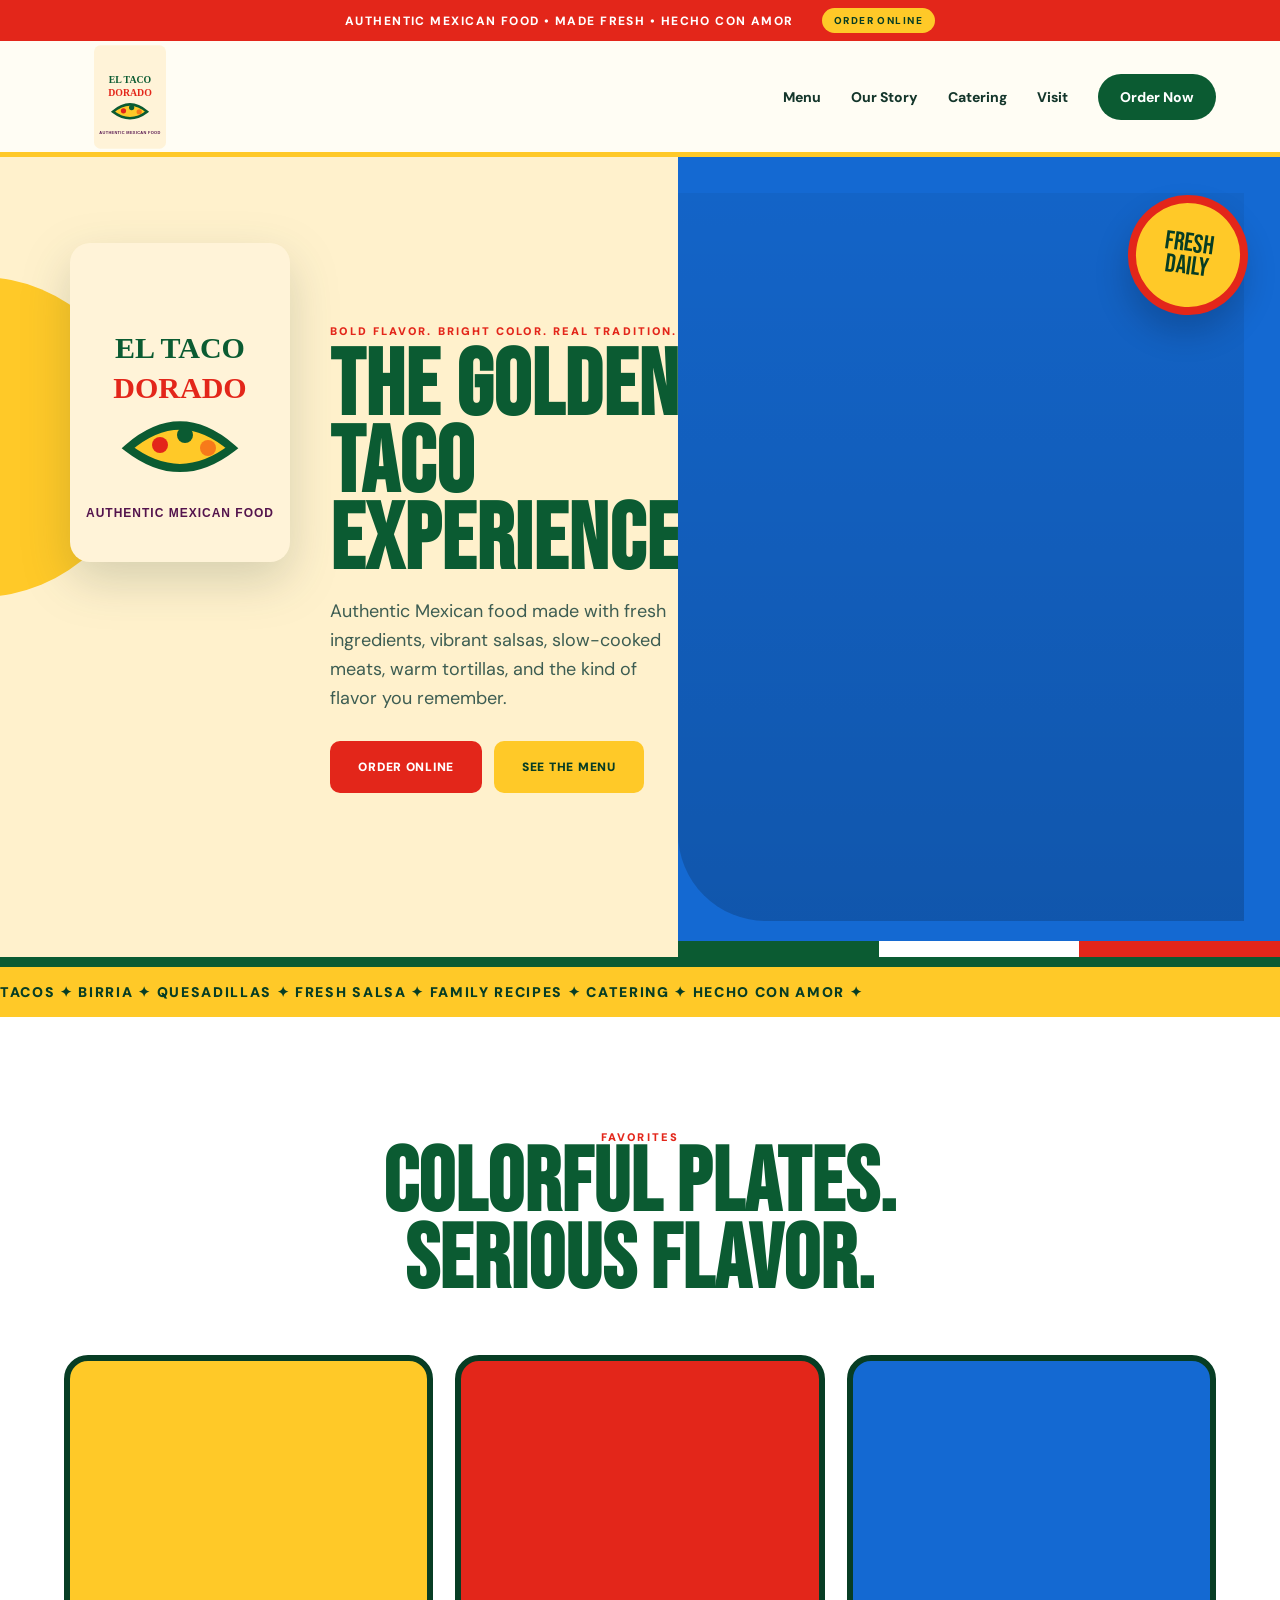
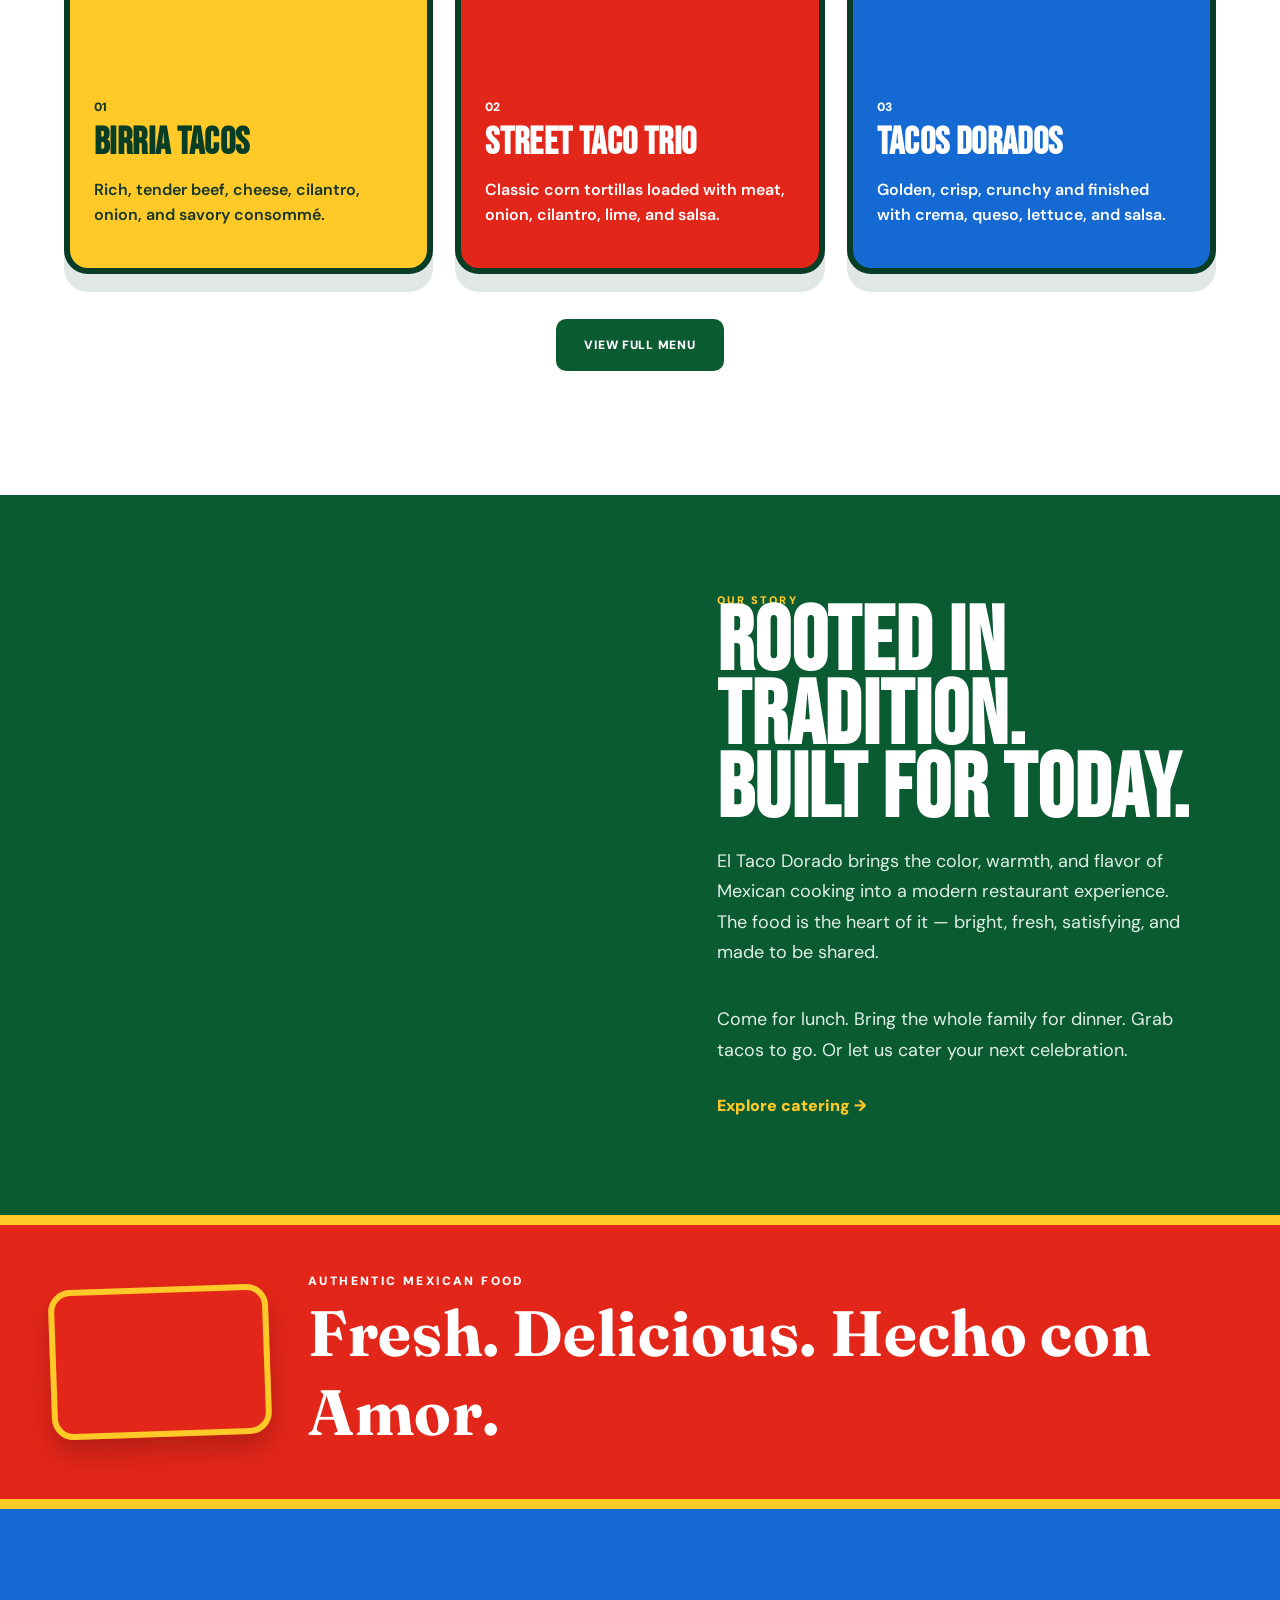
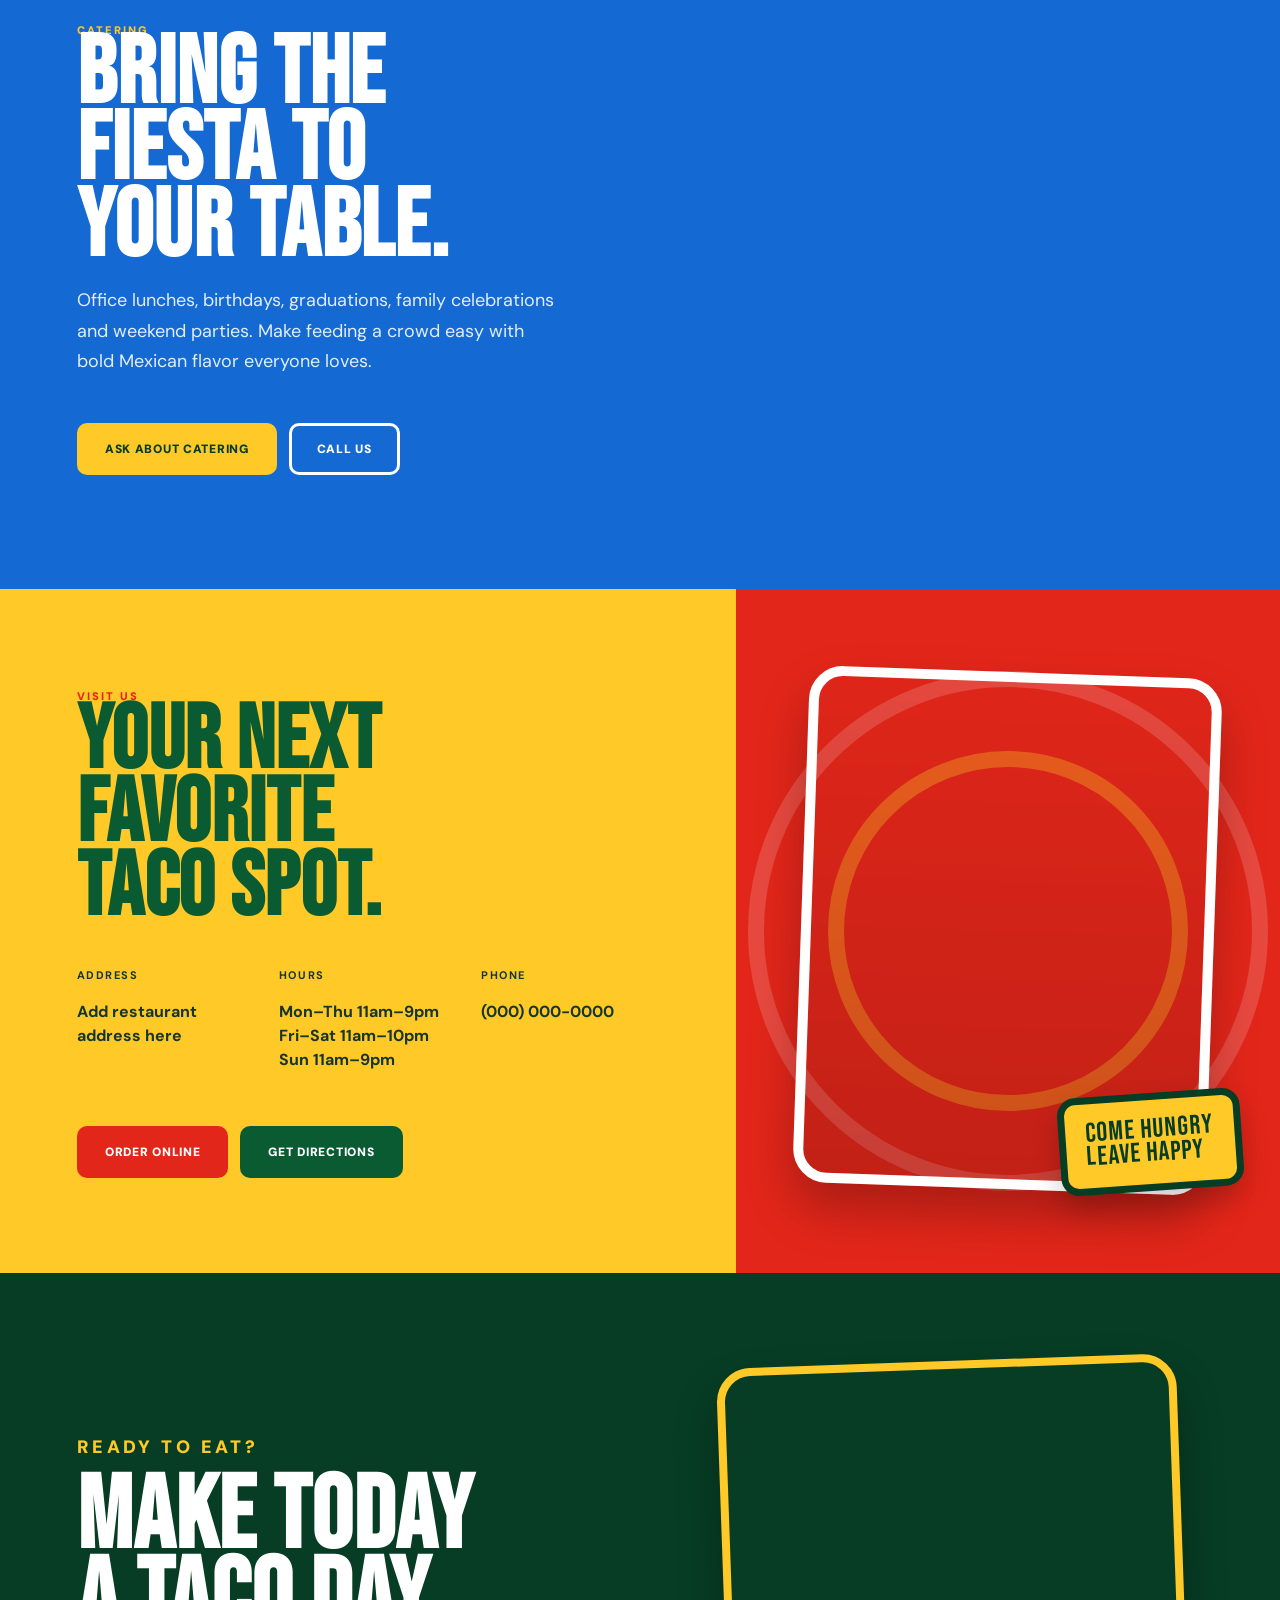
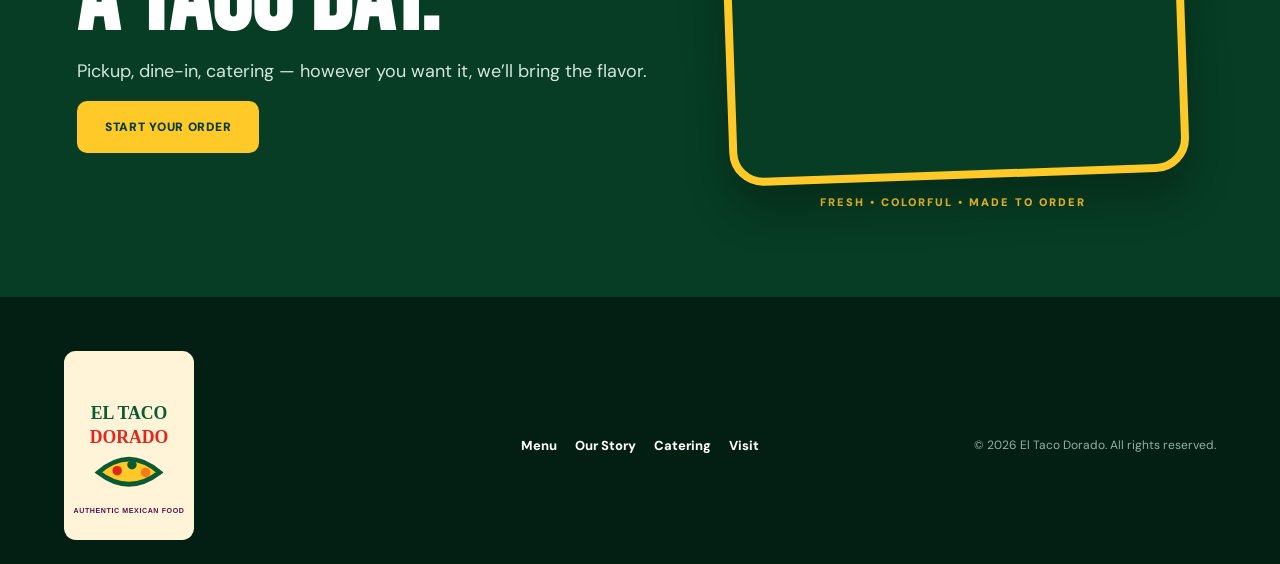
==== concept-2/index.html @ ced77dc2 "Publish all three El Taco Dorado concepts and block search crawlers" ====
<!doctype html>
<html lang="en">
<head>
  <meta name="robots" content="noindex, nofollow, noarchive, nosnippet, noimageindex">
  <meta charset="utf-8">
  <meta name="viewport" content="width=device-width, initial-scale=1">
  <meta name="theme-color" content="#0B5B32">
  <title>El Taco Dorado | Authentic Mexican Food</title>
  <meta name="description" content="El Taco Dorado — authentic Mexican food with bold color, fresh flavor and unforgettable tacos.">
  <link rel="preconnect" href="https://fonts.googleapis.com">
  <link rel="preconnect" href="https://fonts.gstatic.com" crossorigin>
  <link href="https://fonts.googleapis.com/css2?family=Bebas+Neue&family=DM+Sans:wght@400;500;600;700;800&family=Fraunces:opsz,wght@9..144,700;9..144,800&display=swap" rel="stylesheet">
  <link rel="stylesheet" href="styles.css">
</head>
<body>
  <div class="topbar">
    <span>AUTHENTIC MEXICAN FOOD • MADE FRESH • HECHO CON AMOR</span>
    <a href="#order">ORDER ONLINE</a>
  </div>

  <header class="header">
    <a class="logo-lockup" href="#top">
      <img src="../assets/el-taco-dorado-logo.svg" alt="El Taco Dorado">
    </a>
    <button class="menu-btn" aria-controls="nav" aria-expanded="false">MENU</button>
    <nav id="nav">
      <a href="#favorites">Menu</a>
      <a href="#story">Our Story</a>
      <a href="#catering">Catering</a>
      <a href="#visit">Visit</a>
      <a class="order-pill" href="#order">Order Now</a>
    </nav>
  </header>

  <main id="top">
    <section class="hero">
      <div class="hero-left">
        <div class="burst burst-one"></div>
        <div class="hero-logo-wrap reveal">
          <img src="../assets/el-taco-dorado-logo.svg" alt="El Taco Dorado">
        </div>
        <div class="hero-copy reveal">
          <p class="kicker">Bold flavor. Bright color. Real tradition.</p>
          <h1>THE GOLDEN<br>TACO EXPERIENCE</h1>
          <p>Authentic Mexican food made with fresh ingredients, vibrant salsas, slow-cooked meats, warm tortillas, and the kind of flavor you remember.</p>
          <div class="actions">
            <a class="btn red" href="#order">Order Online</a>
            <a class="btn yellow" href="#favorites">See the Menu</a>
          </div>
        </div>
      </div>
      <div class="hero-right reveal">
        <div class="hero-photo"></div>
        <div class="stamp">FRESH<br>DAILY</div>
        <div class="flag-stripe stripe-green"></div>
        <div class="flag-stripe stripe-white"></div>
        <div class="flag-stripe stripe-red"></div>
      </div>
    </section>

    <section class="ticker">
      <div>TACOS ✦ BIRRIA ✦ QUESADILLAS ✦ FRESH SALSA ✦ FAMILY RECIPES ✦ CATERING ✦ HECHO CON AMOR ✦ </div>
    </section>

    <section class="favorites" id="favorites">
      <div class="section-head reveal">
        <span class="mini-label">FAVORITES</span>
        <h2>Colorful plates.<br>Serious flavor.</h2>
      </div>
      <div class="cards">
        <article class="food-card yellow-card reveal">
          <div class="food-img birria"></div>
          <div class="food-copy">
            <span>01</span>
            <h3>Birria Tacos</h3>
            <p>Rich, tender beef, cheese, cilantro, onion, and savory consommé.</p>
          </div>
        </article>
        <article class="food-card red-card reveal">
          <div class="food-img street"></div>
          <div class="food-copy">
            <span>02</span>
            <h3>Street Taco Trio</h3>
            <p>Classic corn tortillas loaded with meat, onion, cilantro, lime, and salsa.</p>
          </div>
        </article>
        <article class="food-card blue-card reveal">
          <div class="food-img dorado"></div>
          <div class="food-copy">
            <span>03</span>
            <h3>Tacos Dorados</h3>
            <p>Golden, crisp, crunchy and finished with crema, queso, lettuce, and salsa.</p>
          </div>
        </article>
      </div>
      <div class="center reveal"><a href="#order" class="btn green">View Full Menu</a></div>
    </section>

    <section class="story" id="story">
      <div class="story-image reveal"></div>
      <div class="story-copy reveal">
        <span class="mini-label dark">OUR STORY</span>
        <h2>ROOTED IN<br>TRADITION.<br>BUILT FOR TODAY.</h2>
        <p>El Taco Dorado brings the color, warmth, and flavor of Mexican cooking into a modern restaurant experience. The food is the heart of it — bright, fresh, satisfying, and made to be shared.</p>
        <p>Come for lunch. Bring the whole family for dinner. Grab tacos to go. Or let us cater your next celebration.</p>
        <a href="#catering" class="text-link">Explore catering →</a>
      </div>
    </section>

    <section class="logo-band">
      <div class="logo-band-inner reveal">
        <div class="logo-band-photo" role="img" aria-label="Fresh colorful Mexican food"></div>
        <div>
          <p>AUTHENTIC MEXICAN FOOD</p>
          <h2>Fresh. Delicious. Hecho con Amor.</h2>
        </div>
      </div>
    </section>

    <section class="catering" id="catering">
      <div class="catering-copy reveal">
        <span class="mini-label">CATERING</span>
        <h2>BRING THE<br>FIESTA TO<br>YOUR TABLE.</h2>
        <p>Office lunches, birthdays, graduations, family celebrations and weekend parties. Make feeding a crowd easy with bold Mexican flavor everyone loves.</p>
        <div class="actions">
          <a class="btn yellow" href="mailto:hello@eltacodorado.com?subject=Catering Inquiry">Ask About Catering</a>
          <a class="btn outline" href="tel:+10000000000">Call Us</a>
        </div>
      </div>
      <div class="catering-image reveal"></div>
    </section>

    <section class="visit" id="visit">
      <div class="visit-panel reveal">
        <span class="mini-label dark">VISIT US</span>
        <h2>YOUR NEXT<br>FAVORITE<br>TACO SPOT.</h2>
        <div class="details">
          <div><strong>ADDRESS</strong><p>Add restaurant address here</p></div>
          <div><strong>HOURS</strong><p>Mon–Thu 11am–9pm<br>Fri–Sat 11am–10pm<br>Sun 11am–9pm</p></div>
          <div><strong>PHONE</strong><p>(000) 000-0000</p></div>
        </div>
        <div class="actions">
          <a class="btn red" href="#order">Order Online</a>
          <a class="btn green" href="#">Get Directions</a>
        </div>
      </div>
      <div class="visit-art reveal">
        <div class="circle c1"></div>
        <div class="circle c2"></div>
        <div class="visit-photo" role="img" aria-label="Colorful Mexican restaurant dining atmosphere"></div>
        <div class="visit-badge">COME HUNGRY<br>LEAVE HAPPY</div>
      </div>
    </section>

    <section class="order" id="order">
      <div class="order-left reveal">
        <p class="mini-label">READY TO EAT?</p>
        <h2>MAKE TODAY<br>A TACO DAY.</h2>
        <p>Pickup, dine-in, catering — however you want it, we’ll bring the flavor.</p>
        <a class="btn yellow" href="#">Start Your Order</a>
      </div>
      <div class="order-showcase reveal">
        <div class="order-food-photo" role="img" aria-label="Fresh tacos ready to order"></div>
        <div class="order-food-note">FRESH • COLORFUL • MADE TO ORDER</div>
      </div>
    </section>
  </main>

  <footer>
    <img src="../assets/el-taco-dorado-logo.svg" alt="El Taco Dorado">
    <div class="foot-links"><a href="#favorites">Menu</a><a href="#story">Our Story</a><a href="#catering">Catering</a><a href="#visit">Visit</a></div>
    <p>© <span id="year"></span> El Taco Dorado. All rights reserved.</p>
  </footer>

  <script src="script.js"></script>
</body>
</html>
---- concept-2/styles.css ----
:root{
  --green:#0B5B32;
  --green-dark:#073d24;
  --red:#E3261A;
  --yellow:#FFC928;
  --blue:#1469D2;
  --orange:#F77A1A;
  --cream:#FFF1CC;
  --white:#FFFDF4;
  --ink:#14362B;
}
*{box-sizing:border-box}
html{scroll-behavior:smooth}
body{margin:0;background:var(--white);color:var(--ink);font-family:"DM Sans",sans-serif;overflow-x:hidden}
a{text-decoration:none;color:inherit}
img{max-width:100%;display:block}
.topbar{
  background:var(--red);color:#fff;display:flex;align-items:center;justify-content:center;gap:28px;
  min-height:40px;padding:8px 20px;font-size:12px;font-weight:800;letter-spacing:.12em
}
.topbar a{background:var(--yellow);color:var(--green-dark);padding:6px 12px;border-radius:99px;font-size:10px}
.header{
  min-height:116px;display:flex;align-items:center;justify-content:space-between;padding:0 clamp(20px,5vw,74px);
  background:rgba(255,253,244,.96);position:sticky;top:0;z-index:30;border-bottom:5px solid var(--yellow)
}
.logo-lockup img{width:132px;max-height:104px;object-fit:contain}
nav{display:flex;align-items:center;gap:30px;font-weight:800;font-size:14px}
.order-pill{background:var(--green);color:white;padding:14px 22px;border-radius:99px}
.menu-btn{display:none;background:var(--green);color:#fff;border:0;padding:10px 14px;border-radius:99px;font-weight:800}
.hero{
  min-height:800px;display:grid;grid-template-columns:1.06fr .94fr;background:var(--cream);
  border-bottom:10px solid var(--green)
}
.hero-left{padding:58px clamp(22px,5.5vw,84px) 66px;position:relative;display:grid;grid-template-columns:220px 1fr;gap:40px;align-items:center;overflow:hidden}
.hero-logo-wrap{align-self:start;padding-top:28px;position:relative;z-index:2}
.hero-logo-wrap img{width:220px;filter:drop-shadow(0 18px 24px rgba(20,54,43,.18))}
.hero-copy{position:relative;z-index:2}
.kicker,.mini-label{font-size:11px;letter-spacing:.19em;font-weight:900;text-transform:uppercase;color:var(--red)}
h1,h2,h3{margin:0;font-family:"Bebas Neue",sans-serif;letter-spacing:.01em}
h1{font-size:clamp(72px,7.3vw,126px);line-height:.82;color:var(--green)}
.hero-copy p:not(.kicker){font-size:18px;line-height:1.6;max-width:620px;color:#3d5d52}
.actions{display:flex;gap:12px;flex-wrap:wrap;margin-top:28px}
.btn{display:inline-flex;align-items:center;justify-content:center;min-height:52px;padding:0 25px;border-radius:10px;font-weight:900;text-transform:uppercase;letter-spacing:.06em;font-size:12px;border:3px solid transparent;transition:.2s}
.btn:hover{transform:translateY(-3px)}
.red{background:var(--red);color:#fff}.yellow{background:var(--yellow);color:var(--green-dark)}.green{background:var(--green);color:#fff}.outline{border-color:white;color:white}
.burst-one{position:absolute;width:320px;height:320px;background:var(--yellow);border-radius:50%;left:-180px;top:120px}
.hero-right{position:relative;min-height:800px;background:var(--blue);overflow:hidden}
.hero-photo{position:absolute;inset:36px 36px 36px 0;background:
linear-gradient(180deg,rgba(0,0,0,.05),rgba(0,0,0,.18)),
url("https://images.unsplash.com/photo-1551504734-5ee1c4a1479b?auto=format&fit=crop&w=1200&q=90") center/cover;
border-radius:0 0 0 88px}
.stamp{position:absolute;right:32px;top:38px;width:120px;height:120px;border-radius:50%;background:var(--yellow);color:var(--green-dark);display:flex;align-items:center;justify-content:center;text-align:center;font-family:"Bebas Neue";font-size:26px;line-height:.9;border:8px solid var(--red);transform:rotate(8deg);box-shadow:0 18px 32px rgba(0,0,0,.18)}
.flag-stripe{position:absolute;bottom:0;width:33.333%;height:16px}.stripe-green{left:0;background:var(--green)}.stripe-white{left:33.333%;background:#fff}.stripe-red{right:0;background:var(--red)}
.ticker{background:var(--yellow);overflow:hidden;padding:16px 0;color:var(--green-dark);font-size:14px;font-weight:900;letter-spacing:.12em;white-space:nowrap}
.ticker div{display:inline-block;animation:scroll 22s linear infinite}@keyframes scroll{to{transform:translateX(-40%)}}
.favorites{padding:108px clamp(22px,5vw,76px) 124px;background:#fff}
.section-head{text-align:center;max-width:900px;margin:0 auto 55px}
.section-head h2{font-size:clamp(66px,7vw,110px);line-height:.86;color:var(--green)}
.cards{display:grid;grid-template-columns:repeat(3,1fr);gap:22px;max-width:1400px;margin:0 auto}
.food-card{border-radius:24px;overflow:hidden;border:6px solid var(--green-dark);box-shadow:0 18px 0 rgba(7,61,36,.12)}
.food-img{height:310px;background-size:cover;background-position:center}
.birria{background-image:url("https://images.unsplash.com/photo-1552332386-f8dd00dc2f85?auto=format&fit=crop&w=900&q=88")}
.street{background-image:url("https://images.unsplash.com/photo-1599974579688-8dbdd335c77f?auto=format&fit=crop&w=900&q=88")}
.dorado{background-image:url("https://images.unsplash.com/photo-1624300629298-e9de39c13be5?auto=format&fit=crop&w=900&q=88")}
.food-copy{padding:24px}.food-copy span{font-weight:900;font-size:12px}.food-copy h3{font-size:38px;line-height:1;color:var(--green-dark);margin:8px 0}.food-copy p{line-height:1.55;font-weight:600}
.yellow-card{background:var(--yellow)}.red-card{background:var(--red);color:white}.red-card .food-copy h3{color:white}.blue-card{background:var(--blue);color:white}.blue-card .food-copy h3{color:white}
.center{text-align:center;margin-top:45px}
.story{display:grid;grid-template-columns:1fr 1fr;min-height:720px;background:var(--green)}
.story-image{background:url("https://images.unsplash.com/photo-1565299585323-38d6b0865b47?auto=format&fit=crop&w=1200&q=90") center/cover;min-height:720px}
.story-copy{padding:92px clamp(28px,6vw,95px);color:#fff;display:flex;flex-direction:column;justify-content:center}
.story-copy .mini-label{color:var(--yellow)}.story-copy h2{font-size:clamp(72px,7vw,118px);line-height:.82;color:#fff}
.story-copy p{font-size:18px;line-height:1.7;color:#dff0e6}.text-link{color:var(--yellow);font-weight:900;margin-top:12px}
.logo-band{background:var(--red);padding:48px 22px;border-block:10px solid var(--yellow)}
.logo-band-inner{max-width:1180px;margin:auto;display:flex;align-items:center;justify-content:center;gap:38px;color:white;text-align:left}
.logo-band-photo{
  width:220px;height:150px;flex:0 0 auto;border-radius:22px;border:6px solid var(--yellow);
  background:url("https://images.unsplash.com/photo-1555939594-58d7cb561ad1?auto=format&fit=crop&w=800&q=90") center/cover;
  box-shadow:0 14px 26px rgba(0,0,0,.2);transform:rotate(-2deg)
}
.logo-band p{font-size:12px;letter-spacing:.2em;font-weight:900;margin:0 0 4px}.logo-band h2{font-family:"Fraunces";font-size:clamp(36px,5vw,68px)}
.catering{display:grid;grid-template-columns:1fr 1fr;background:var(--blue);color:white}
.catering-copy{padding:100px clamp(24px,6vw,92px);display:flex;flex-direction:column;justify-content:center}
.catering-copy .mini-label{color:var(--yellow)}.catering-copy h2{font-size:clamp(74px,7.5vw,124px);line-height:.8}.catering-copy p{font-size:18px;line-height:1.7;color:#e2edff}
.catering-image{min-height:680px;background:url("https://images.unsplash.com/photo-1562059390-a761a084768e?auto=format&fit=crop&w=1100&q=90") center/cover}
.visit{display:grid;grid-template-columns:1.15fr .85fr;background:var(--yellow)}
.visit-panel{padding:95px clamp(24px,6vw,92px)}.visit-panel h2{font-size:clamp(72px,7vw,118px);line-height:.82;color:var(--green)}
.details{display:grid;grid-template-columns:repeat(3,1fr);gap:24px;margin:38px 0}.details strong{font-size:11px;letter-spacing:.14em}.details p{font-weight:700;line-height:1.5}
.visit-art{background:var(--red);position:relative;display:flex;align-items:center;justify-content:center;overflow:hidden;min-height:650px}
.visit-photo{
  width:min(76%,430px);aspect-ratio:4/5;border-radius:34px;border:10px solid #fff;
  background:
    linear-gradient(180deg,rgba(0,0,0,.02),rgba(0,0,0,.14)),
    url("https://images.unsplash.com/photo-1515003197210-e0cd71810b5f?auto=format&fit=crop&w=950&q=90") center/cover;
  position:relative;z-index:2;box-shadow:0 26px 48px rgba(0,0,0,.25);transform:rotate(2deg)
}
.visit-badge{
  position:absolute;z-index:3;right:7%;bottom:12%;background:var(--yellow);color:var(--green-dark);
  border:7px solid var(--green-dark);padding:18px 20px;border-radius:18px;font-family:"Bebas Neue";
  font-size:27px;line-height:.88;letter-spacing:.04em;transform:rotate(-4deg);box-shadow:0 14px 28px rgba(0,0,0,.2)
}
.circle{position:absolute;border:16px solid rgba(255,255,255,.16);border-radius:50%}.c1{width:520px;height:520px}.c2{width:360px;height:360px;border-color:rgba(255,201,40,.34)}
.order{display:grid;grid-template-columns:1fr .8fr;background:var(--green-dark);color:white;align-items:center;padding:88px clamp(24px,6vw,90px)}
.order h2{font-size:clamp(78px,8vw,128px);line-height:.8}.order p{font-size:18px;color:#d3e7dd;max-width:600px}.order .mini-label{color:var(--yellow)}
.order-showcase{display:flex;flex-direction:column;align-items:center;justify-content:center;gap:16px}
.order-food-photo{
  width:min(100%,460px);aspect-ratio:1.1/1;border-radius:34px;border:8px solid var(--yellow);
  background:url("https://images.unsplash.com/photo-1565299585323-38d6b0865b47?auto=format&fit=crop&w=950&q=90") center/cover;
  box-shadow:0 24px 44px rgba(0,0,0,.28);transform:rotate(-2deg)
}
.order-food-note{
  color:var(--yellow);font-size:11px;letter-spacing:.18em;font-weight:900;text-align:center
}
footer{background:#031f14;color:white;padding:54px clamp(22px,5vw,76px) 24px;display:grid;grid-template-columns:1fr 1fr 1fr;align-items:center;gap:28px}footer img{width:130px}.foot-links{display:flex;gap:18px;justify-content:center;font-weight:800;font-size:13px}footer p{text-align:right;color:#93b1a2;font-size:12px}
.reveal{opacity:0;transform:translateY(24px);transition:.65s ease}.reveal.in{opacity:1;transform:none}

@media(max-width:980px){
  .menu-btn{display:block}nav{display:none;position:absolute;left:0;right:0;top:116px;background:var(--white);padding:22px;flex-direction:column;align-items:stretch;border-bottom:5px solid var(--yellow)}nav.open{display:flex}
  .hero,.story,.catering,.visit,.order{grid-template-columns:1fr}
  .hero-left{grid-template-columns:160px 1fr}.hero-right{min-height:560px}
  .cards{grid-template-columns:1fr 1fr}.story-image,.catering-image{min-height:540px}.details{grid-template-columns:1fr 1fr}
}
@media(max-width:680px){
  .topbar{font-size:9px;justify-content:space-between;gap:8px}.header{min-height:92px;padding-inline:16px}.logo-lockup img{width:100px}nav{top:92px}
  .hero{min-height:auto}.hero-left{grid-template-columns:1fr;padding:34px 18px 48px}.hero-logo-wrap{display:flex;justify-content:center}.hero-logo-wrap img{width:180px}.hero-right{min-height:420px}
  h1{font-size:66px}.hero-copy{text-align:center}.hero-copy p:not(.kicker){font-size:16px}.actions{justify-content:center}
  .favorites,.story-copy,.catering-copy,.visit-panel,.order{padding:68px 18px}.cards{grid-template-columns:1fr}.food-img{height:270px}
  .story-copy h2,.catering-copy h2,.visit-panel h2,.order h2{font-size:72px}
  .logo-band-inner{flex-direction:column;text-align:center}.logo-band-photo{width:210px;height:140px}
  .details{grid-template-columns:1fr}.visit-art{min-height:500px}.visit-photo{width:70%;max-width:320px}.visit-badge{right:4%;bottom:9%;font-size:22px}.order-food-photo{width:min(92%,380px)}
  footer{grid-template-columns:1fr;text-align:center}footer img{margin:auto}.foot-links{flex-wrap:wrap}footer p{text-align:center}
}
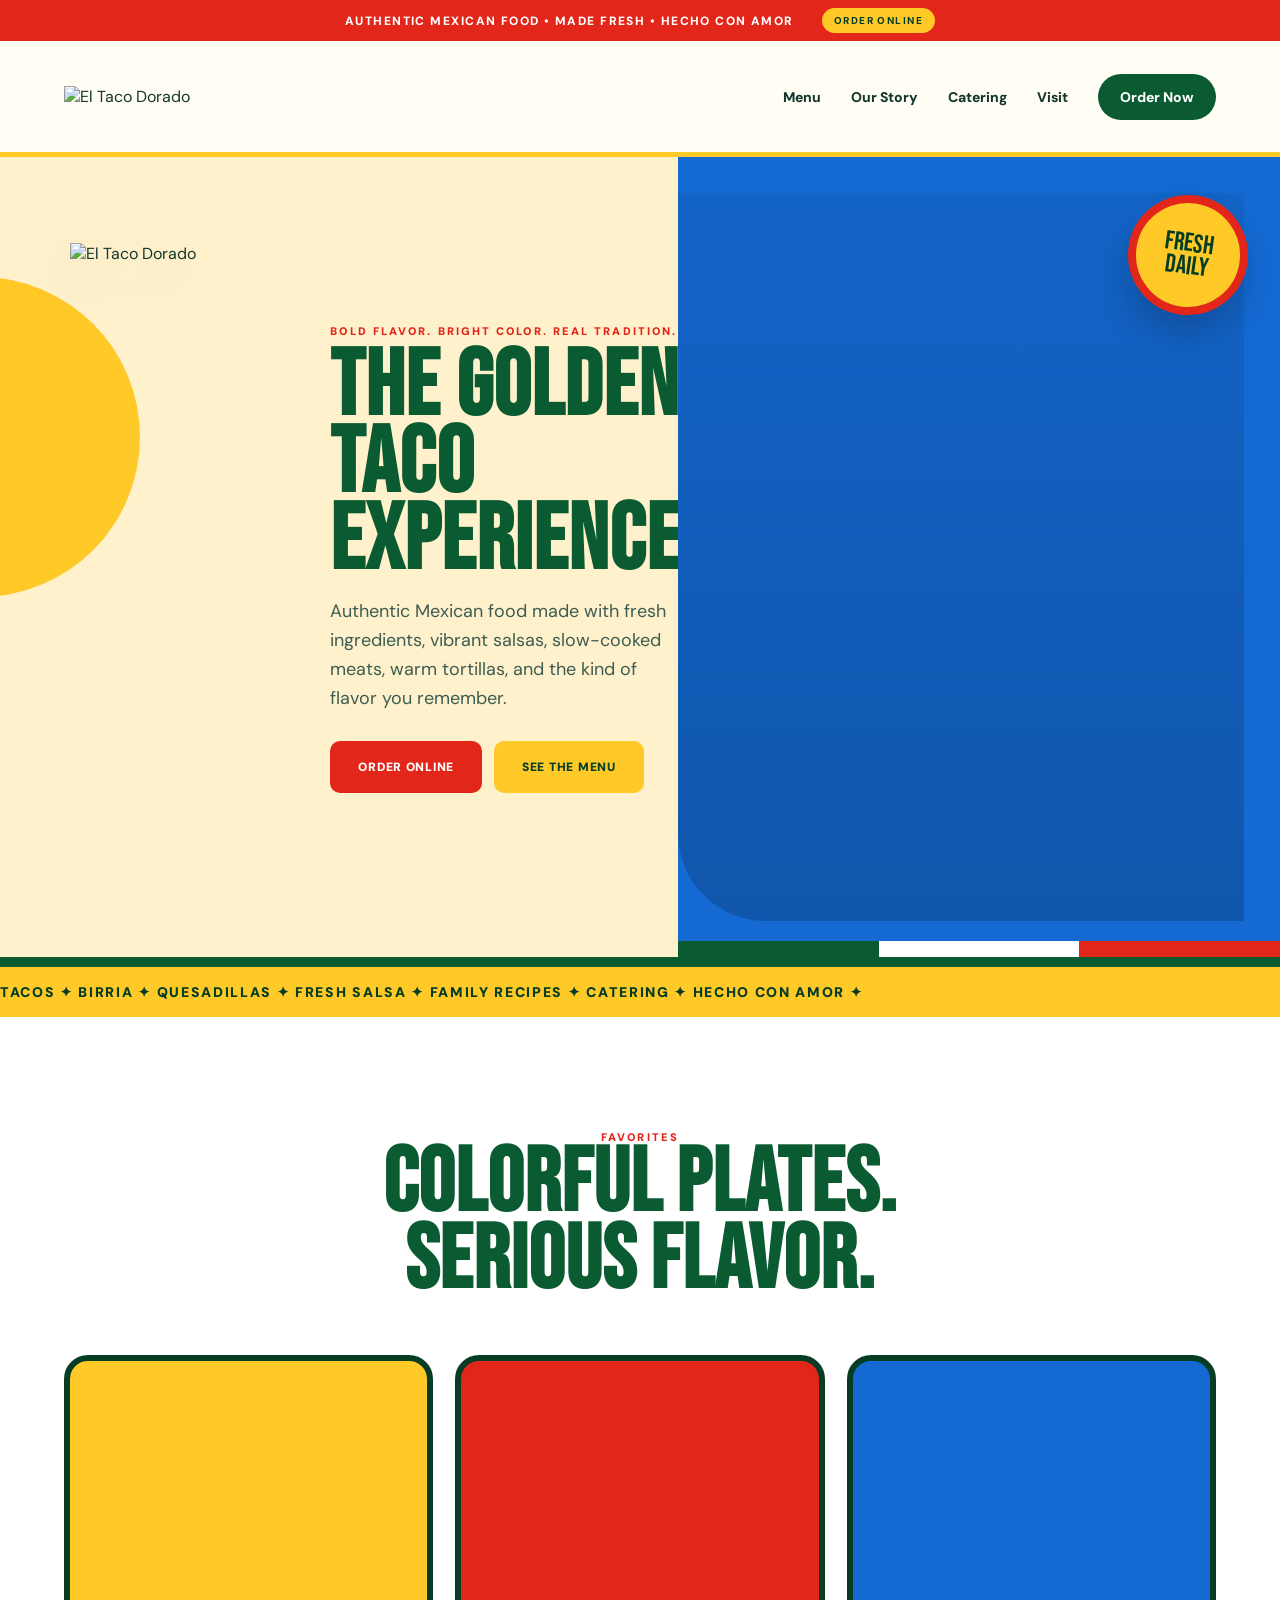
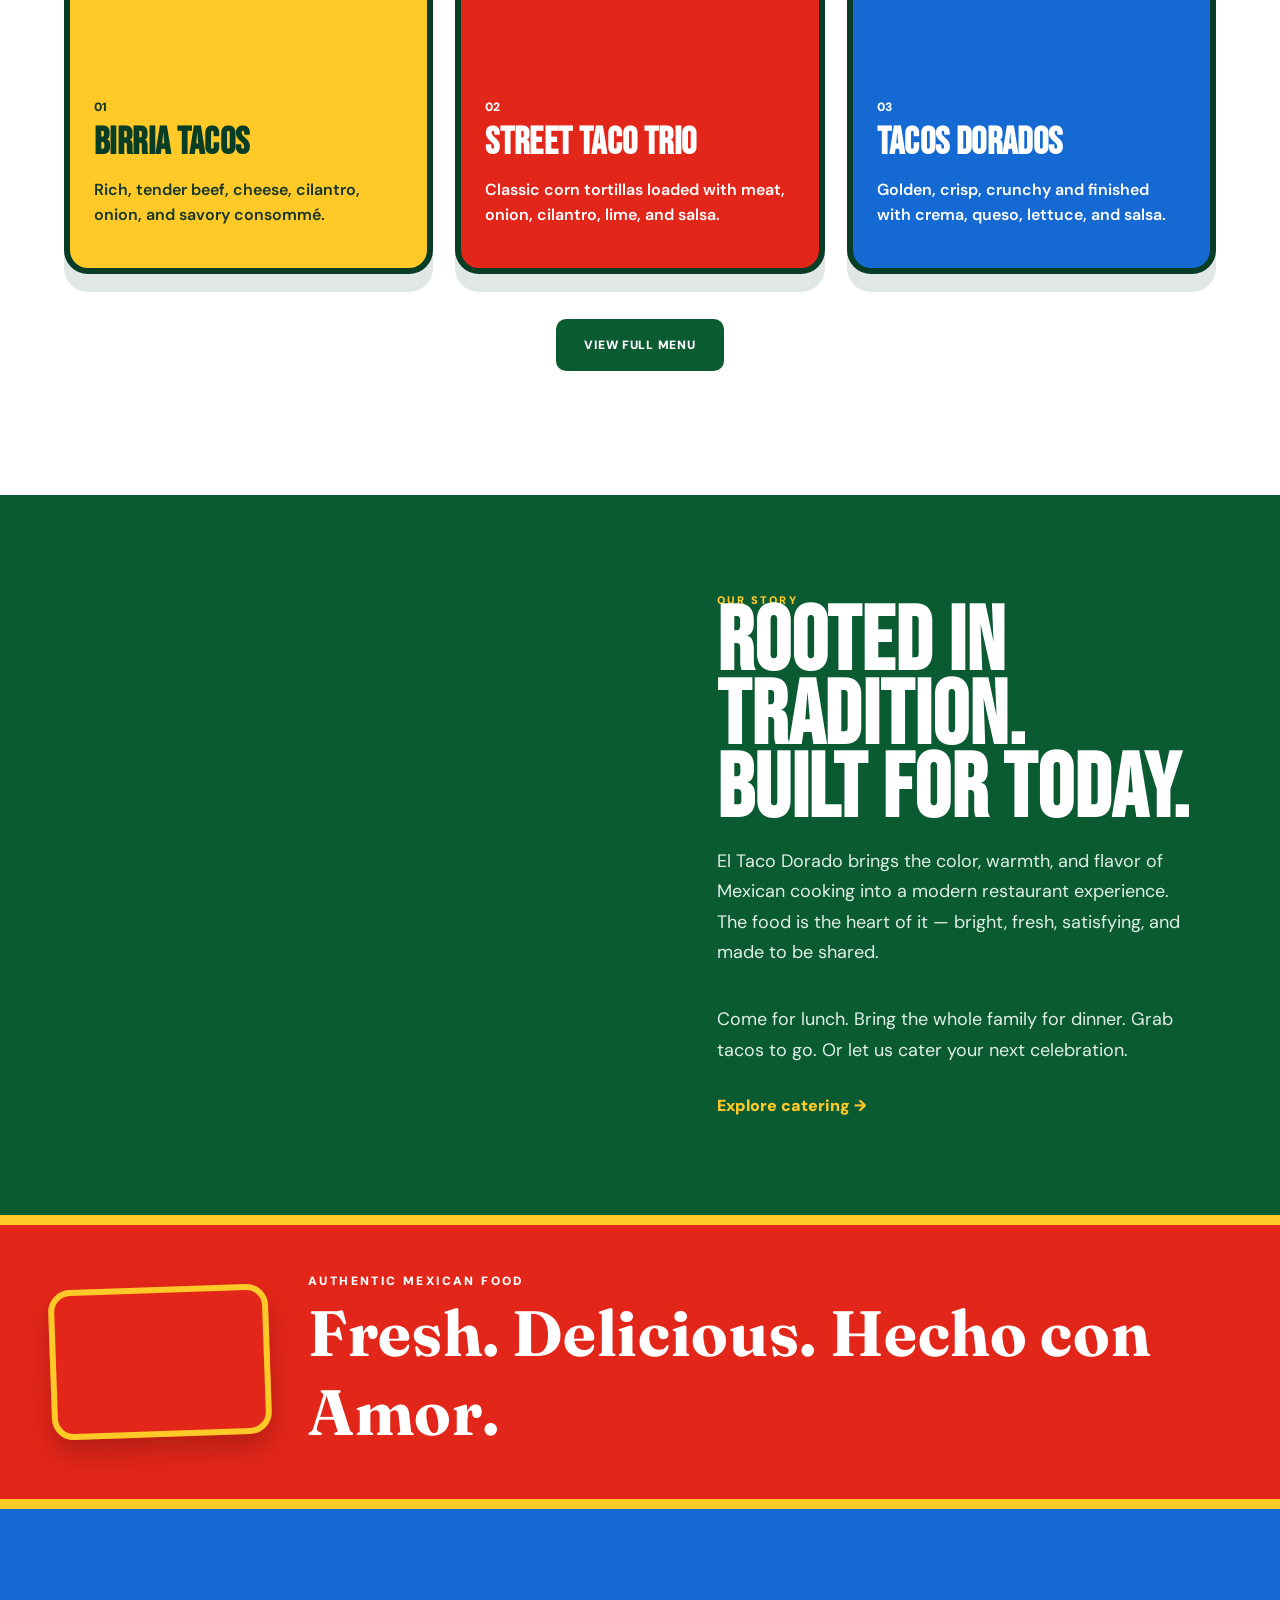
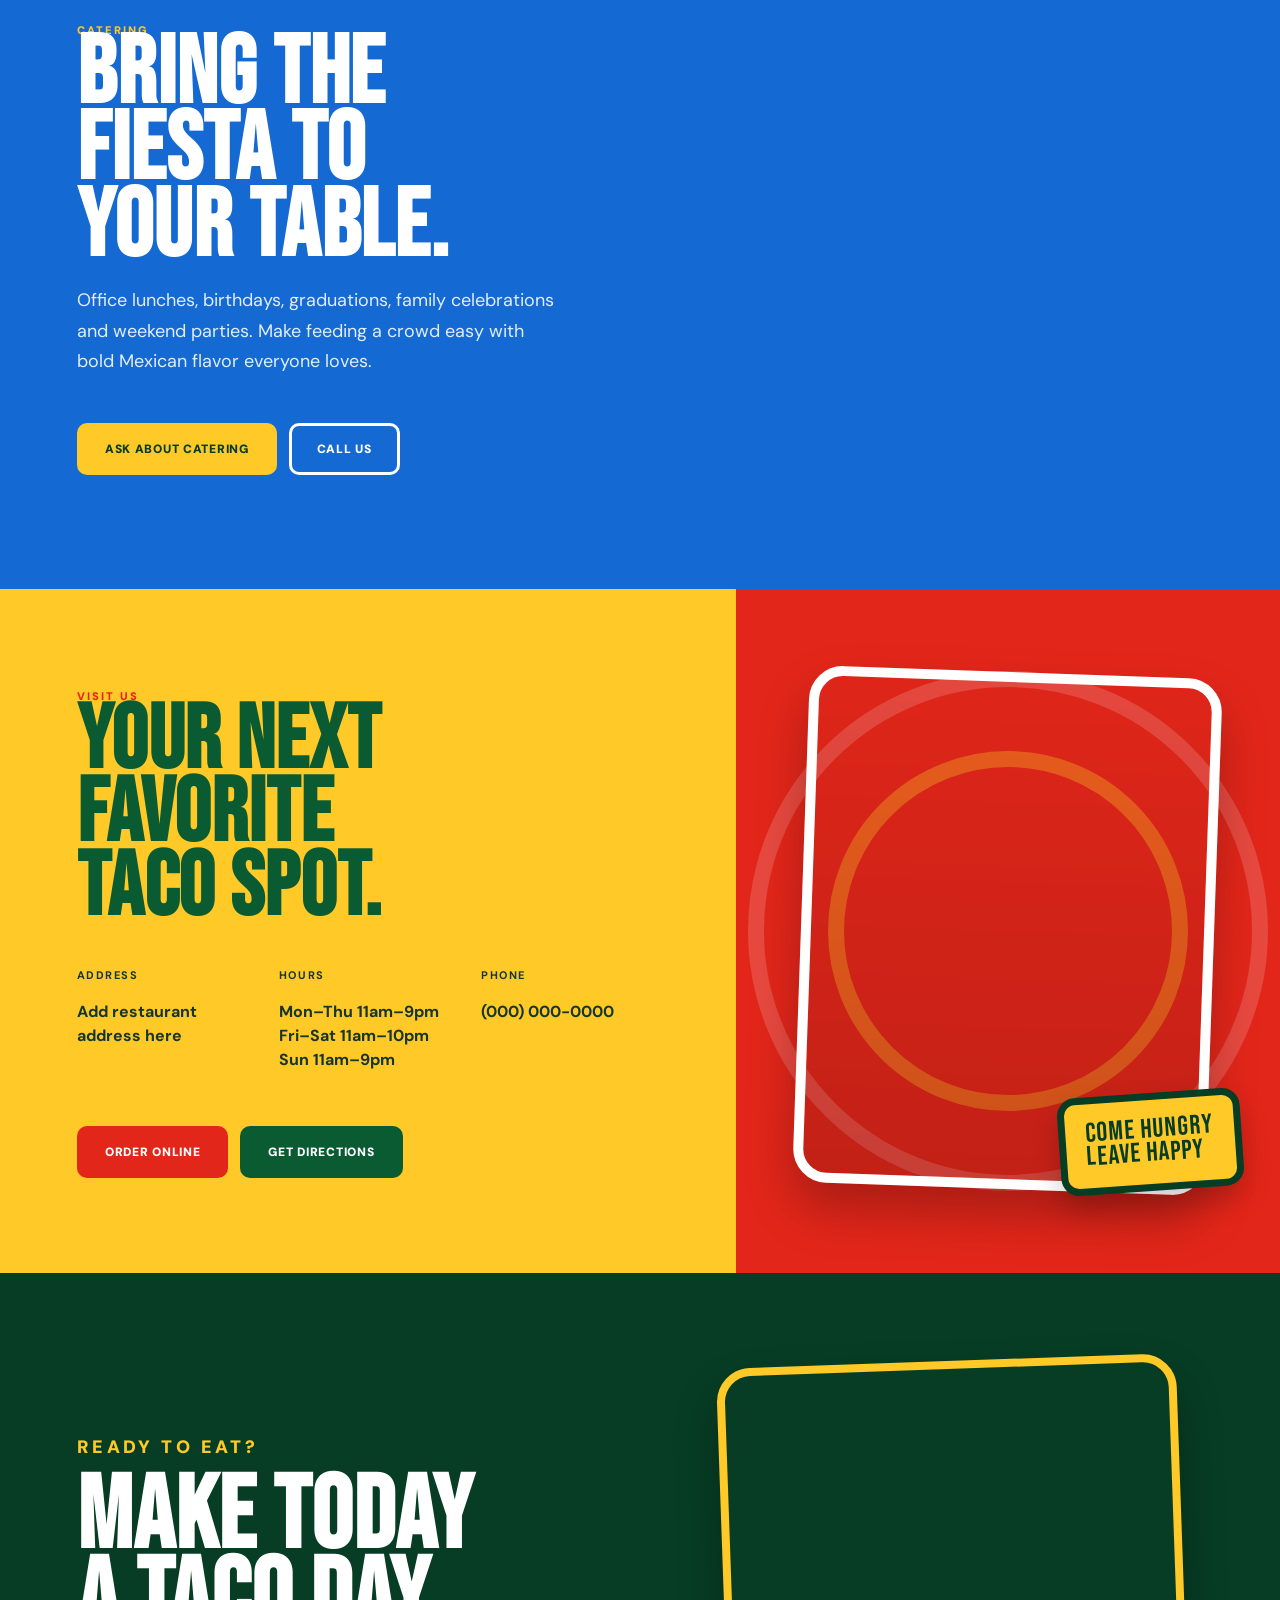
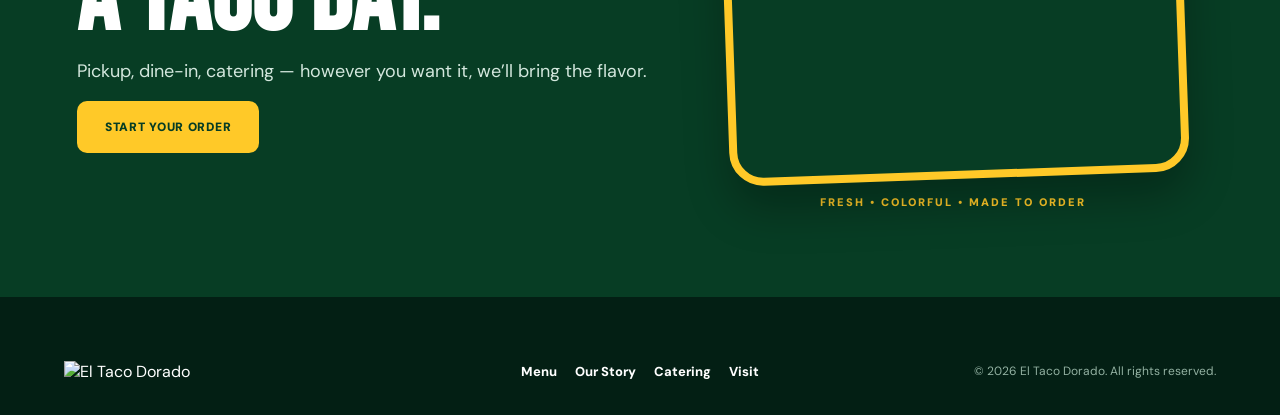
==== commit b9981d05: "Use actual El Taco Dorado logo in Concept 2" ====
--- a/concept-2/index.html
+++ b/concept-2/index.html
@@ -20,7 +20,7 @@
 
   <header class="header">
     <a class="logo-lockup" href="#top">
-      <img src="../assets/el-taco-dorado-logo.svg" alt="El Taco Dorado">
+      <img src="../assets/el-taco-dorado-logo.png" alt="El Taco Dorado">
     </a>
     <button class="menu-btn" aria-controls="nav" aria-expanded="false">MENU</button>
     <nav id="nav">
@@ -37,7 +37,7 @@
       <div class="hero-left">
         <div class="burst burst-one"></div>
         <div class="hero-logo-wrap reveal">
-          <img src="../assets/el-taco-dorado-logo.svg" alt="El Taco Dorado">
+          <img src="../assets/el-taco-dorado-logo.png" alt="El Taco Dorado">
         </div>
         <div class="hero-copy reveal">
           <p class="kicker">Bold flavor. Bright color. Real tradition.</p>
@@ -167,7 +167,7 @@
   </main>
 
   <footer>
-    <img src="../assets/el-taco-dorado-logo.svg" alt="El Taco Dorado">
+    <img src="../assets/el-taco-dorado-logo.png" alt="El Taco Dorado">
     <div class="foot-links"><a href="#favorites">Menu</a><a href="#story">Our Story</a><a href="#catering">Catering</a><a href="#visit">Visit</a></div>
     <p>© <span id="year"></span> El Taco Dorado. All rights reserved.</p>
   </footer>
